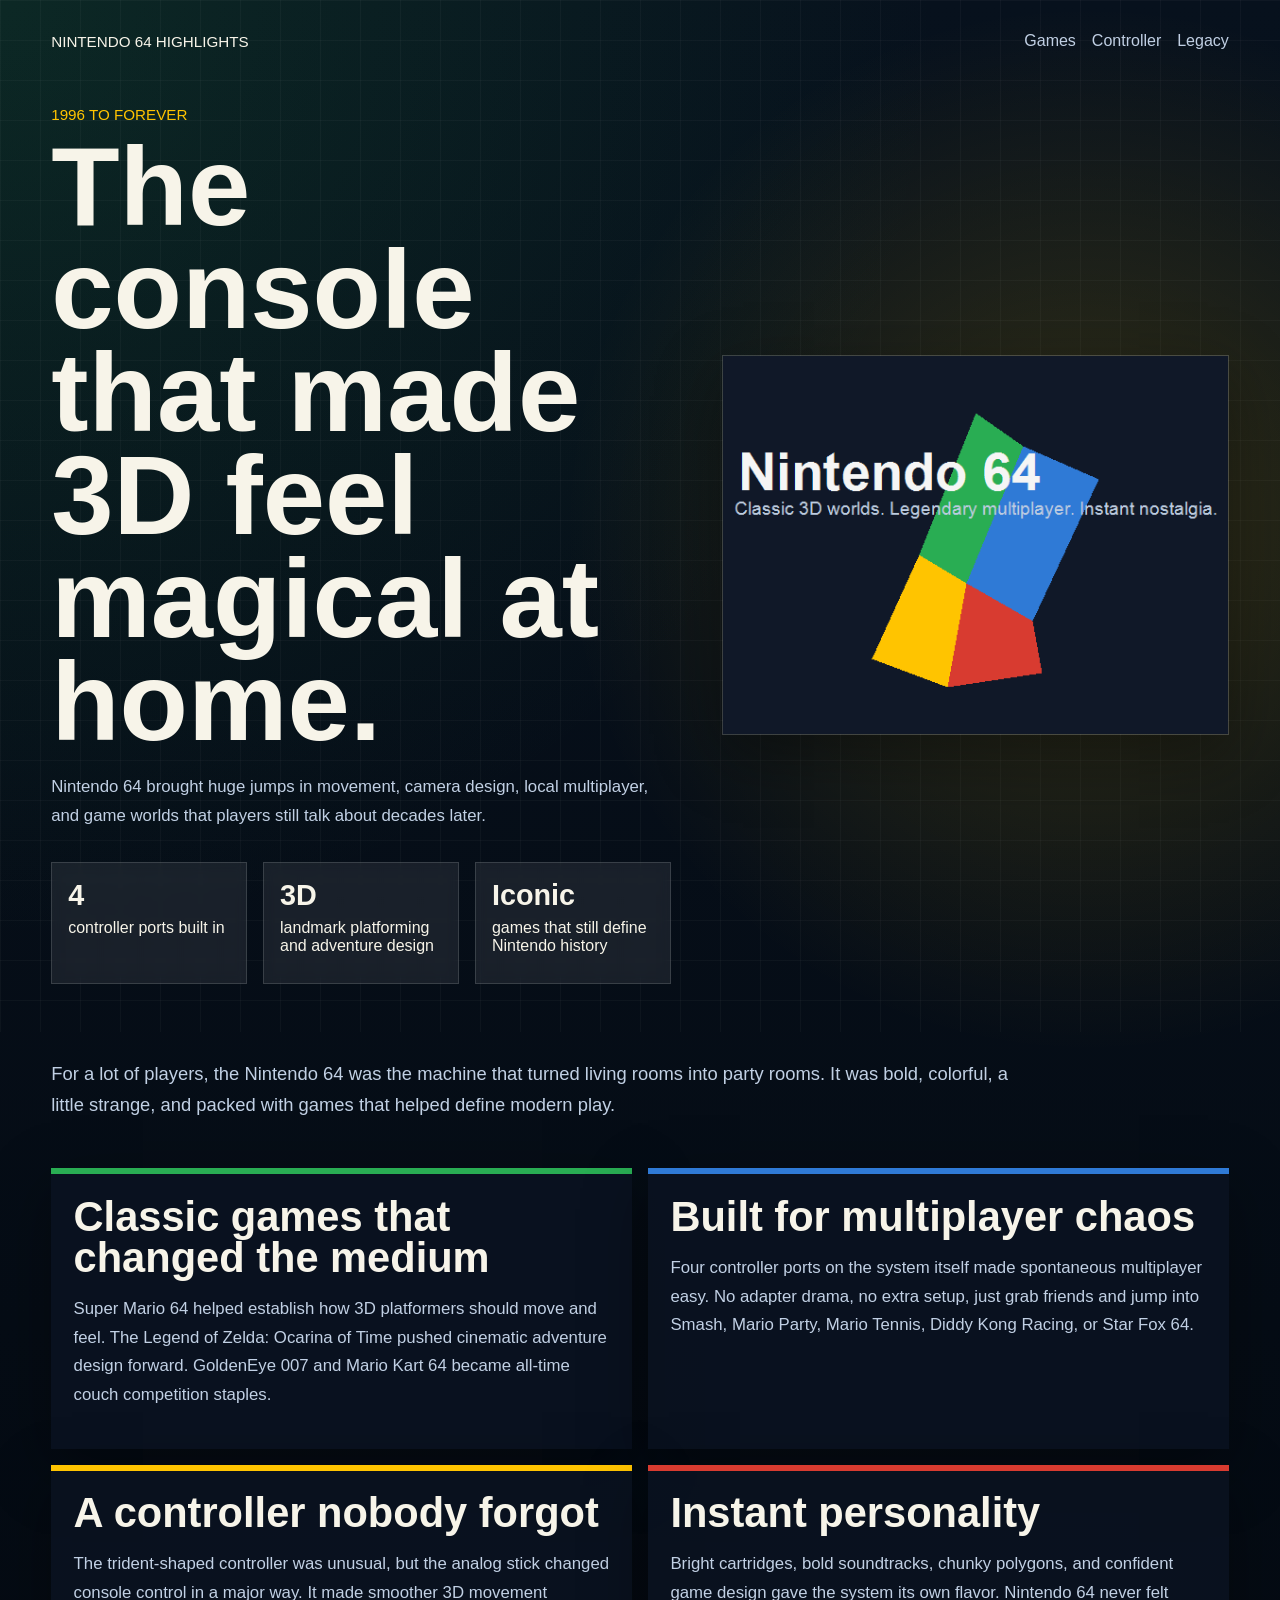
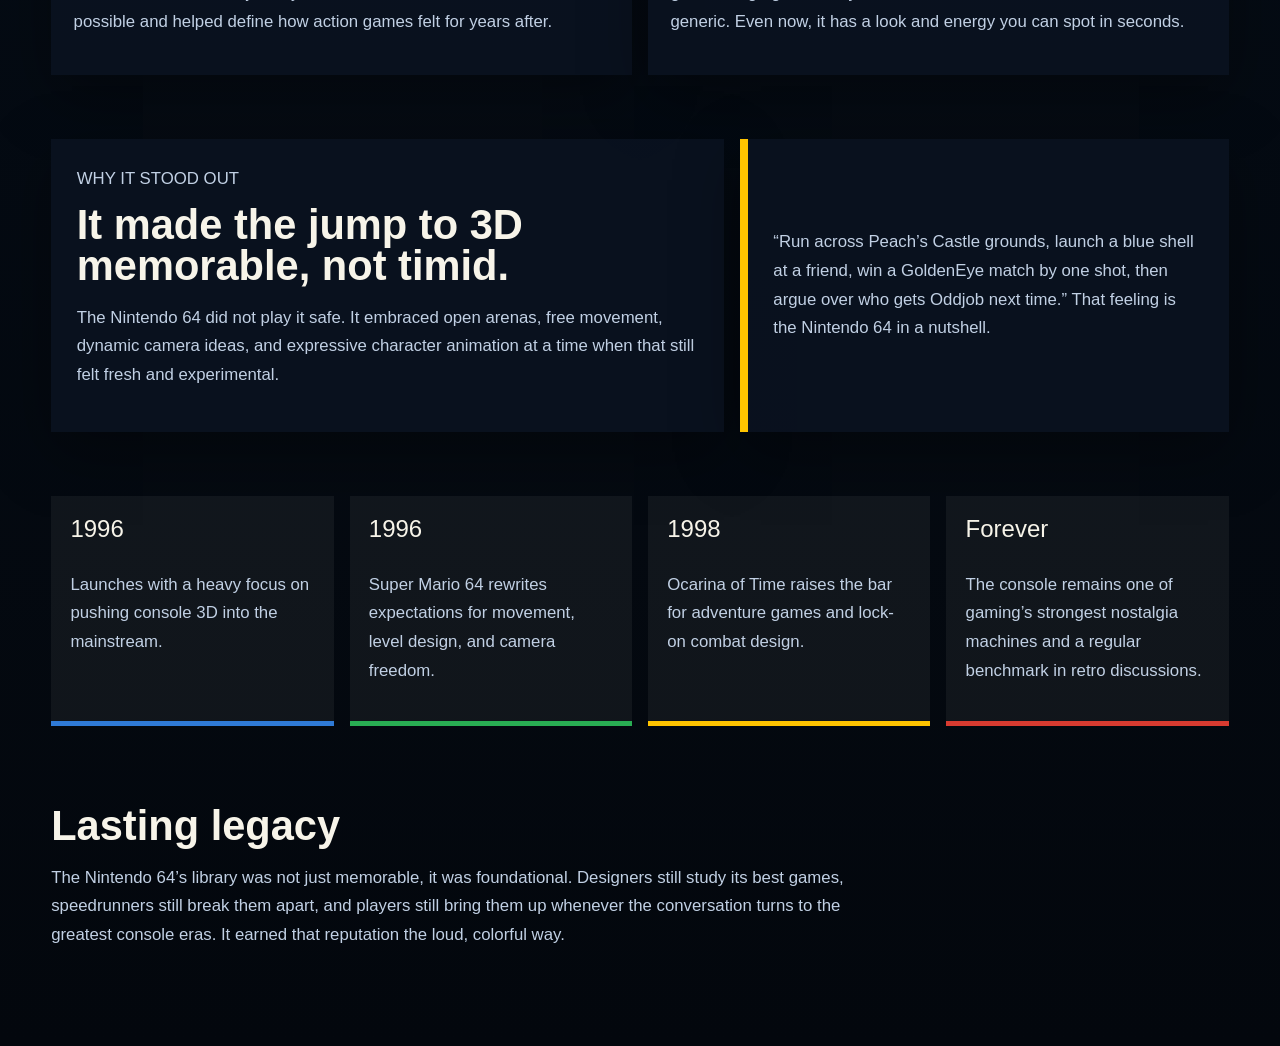
==== index.html @ a016efd0 "Add Nintendo 64 highlights website" ====
<!DOCTYPE html>
<html lang="en">
<head>
  <meta charset="UTF-8">
  <meta name="viewport" content="width=device-width, initial-scale=1.0">
  <title>Nintendo 64 Highlights</title>
  <link rel="stylesheet" href="styles.css">
</head>
<body>
  <header class="hero">
    <nav class="topbar">
      <span class="brand">Nintendo 64 Highlights</span>
      <div class="topbar-links">
        <a href="#games">Games</a>
        <a href="#controller">Controller</a>
        <a href="#legacy">Legacy</a>
      </div>
    </nav>

    <div class="hero-content">
      <div class="hero-copy">
        <p class="eyebrow">1996 to forever</p>
        <h1>The console that made 3D feel magical at home.</h1>
        <p class="lede">
          Nintendo 64 brought huge jumps in movement, camera design, local multiplayer,
          and game worlds that players still talk about decades later.
        </p>
        <div class="hero-stats">
          <div>
            <strong>4</strong>
            <span>controller ports built in</span>
          </div>
          <div>
            <strong>3D</strong>
            <span>landmark platforming and adventure design</span>
          </div>
          <div>
            <strong>Iconic</strong>
            <span>games that still define Nintendo history</span>
          </div>
        </div>
      </div>

      <figure class="hero-media">
        <img src="n64-hero.png" alt="Stylized Nintendo 64 inspired artwork">
      </figure>
    </div>
  </header>

  <main>
    <section class="intro-band">
      <p>
        For a lot of players, the Nintendo 64 was the machine that turned living rooms into party rooms.
        It was bold, colorful, a little strange, and packed with games that helped define modern play.
      </p>
    </section>

    <section class="feature-grid" id="games">
      <article>
        <h2>Classic games that changed the medium</h2>
        <p>
          Super Mario 64 helped establish how 3D platformers should move and feel.
          The Legend of Zelda: Ocarina of Time pushed cinematic adventure design forward.
          GoldenEye 007 and Mario Kart 64 became all-time couch competition staples.
        </p>
      </article>
      <article>
        <h2>Built for multiplayer chaos</h2>
        <p>
          Four controller ports on the system itself made spontaneous multiplayer easy.
          No adapter drama, no extra setup, just grab friends and jump into Smash, Mario Party,
          Mario Tennis, Diddy Kong Racing, or Star Fox 64.
        </p>
      </article>
      <article>
        <h2>A controller nobody forgot</h2>
        <p>
          The trident-shaped controller was unusual, but the analog stick changed console control in a major way.
          It made smoother 3D movement possible and helped define how action games felt for years after.
        </p>
      </article>
      <article>
        <h2>Instant personality</h2>
        <p>
          Bright cartridges, bold soundtracks, chunky polygons, and confident game design gave the system its own flavor.
          Nintendo 64 never felt generic. Even now, it has a look and energy you can spot in seconds.
        </p>
      </article>
    </section>

    <section class="spotlight" id="controller">
      <div class="spotlight-copy">
        <p class="eyebrow">Why it stood out</p>
        <h2>It made the jump to 3D memorable, not timid.</h2>
        <p>
          The Nintendo 64 did not play it safe. It embraced open arenas, free movement, dynamic camera ideas,
          and expressive character animation at a time when that still felt fresh and experimental.
        </p>
      </div>
      <div class="quote-panel">
        <p>
          “Run across Peach’s Castle grounds, launch a blue shell at a friend, win a GoldenEye match by one shot,
          then argue over who gets Oddjob next time.” That feeling is the Nintendo 64 in a nutshell.
        </p>
      </div>
    </section>

    <section class="timeline">
      <div class="timeline-item">
        <span class="year">1996</span>
        <p>Launches with a heavy focus on pushing console 3D into the mainstream.</p>
      </div>
      <div class="timeline-item">
        <span class="year">1996</span>
        <p>Super Mario 64 rewrites expectations for movement, level design, and camera freedom.</p>
      </div>
      <div class="timeline-item">
        <span class="year">1998</span>
        <p>Ocarina of Time raises the bar for adventure games and lock-on combat design.</p>
      </div>
      <div class="timeline-item">
        <span class="year">Forever</span>
        <p>The console remains one of gaming’s strongest nostalgia machines and a regular benchmark in retro discussions.</p>
      </div>
    </section>

    <section class="legacy-band" id="legacy">
      <h2>Lasting legacy</h2>
      <p>
        The Nintendo 64’s library was not just memorable, it was foundational. Designers still study its best games,
        speedrunners still break them apart, and players still bring them up whenever the conversation turns to the greatest
        console eras. It earned that reputation the loud, colorful way.
      </p>
    </section>
  </main>
</body>
</html>
---- styles.css ----
:root {
  --bg: #07111d;
  --bg-deep: #03070d;
  --panel: rgba(10, 19, 33, 0.82);
  --panel-soft: rgba(255, 255, 255, 0.08);
  --text: #f7f4e9;
  --muted: #c1d0e4;
  --green: #29ad53;
  --blue: #2f7ad6;
  --yellow: #ffc400;
  --red: #d83b30;
  --line: rgba(255, 255, 255, 0.14);
  --shadow: 0 20px 60px rgba(0, 0, 0, 0.35);
}

* {
  box-sizing: border-box;
}

html {
  scroll-behavior: smooth;
}

body {
  margin: 0;
  font-family: "Trebuchet MS", "Segoe UI", sans-serif;
  color: var(--text);
  background:
    radial-gradient(circle at top left, rgba(41, 173, 83, 0.15), transparent 32%),
    radial-gradient(circle at 85% 20%, rgba(255, 196, 0, 0.18), transparent 22%),
    linear-gradient(180deg, var(--bg) 0%, var(--bg-deep) 100%);
}

img {
  display: block;
  max-width: 100%;
}

a {
  color: inherit;
  text-decoration: none;
}

.hero,
.feature-grid,
.spotlight,
.timeline,
.legacy-band,
.intro-band {
  padding-inline: clamp(1.2rem, 4vw, 4rem);
}

.hero {
  min-height: 100vh;
  padding-top: 1.25rem;
  padding-bottom: 3rem;
  background:
    linear-gradient(rgba(255, 255, 255, 0.03) 1px, transparent 1px),
    linear-gradient(90deg, rgba(255, 255, 255, 0.03) 1px, transparent 1px);
  background-size: 40px 40px;
}

.topbar {
  display: flex;
  align-items: center;
  justify-content: space-between;
  gap: 1rem;
  padding: 0.75rem 0 1.5rem;
}

.brand,
h1,
h2,
.year,
.eyebrow {
  font-family: Impact, Haettenschweiler, "Arial Black", sans-serif;
}

.brand {
  letter-spacing: 0;
  text-transform: uppercase;
  font-size: 0.95rem;
}

.topbar-links {
  display: flex;
  flex-wrap: wrap;
  gap: 1rem;
  color: var(--muted);
}

.hero-content {
  display: grid;
  grid-template-columns: minmax(0, 1.1fr) minmax(280px, 0.9fr);
  align-items: center;
  gap: clamp(2rem, 4vw, 4rem);
  padding-top: 2rem;
}

.eyebrow {
  margin: 0 0 0.75rem;
  color: var(--yellow);
  text-transform: uppercase;
  font-size: 0.95rem;
}

h1 {
  margin: 0;
  max-width: 11ch;
  font-size: clamp(3.3rem, 9vw, 7rem);
  line-height: 0.92;
}

.lede,
.intro-band p,
.feature-grid p,
.spotlight p,
.legacy-band p,
.timeline p {
  color: var(--muted);
  font-size: 1.05rem;
  line-height: 1.7;
}

.lede {
  max-width: 40rem;
  margin: 1.25rem 0 0;
}

.hero-stats {
  display: grid;
  grid-template-columns: repeat(3, minmax(0, 1fr));
  gap: 1rem;
  margin-top: 2rem;
}

.hero-stats div {
  min-height: 122px;
  padding: 1rem;
  border: 1px solid var(--line);
  background: var(--panel-soft);
  backdrop-filter: blur(6px);
}

.hero-stats strong {
  display: block;
  margin-bottom: 0.4rem;
  font-size: 1.8rem;
}

.hero-media {
  margin: 0;
}

.hero-media img {
  width: 100%;
  aspect-ratio: 4 / 3;
  object-fit: cover;
  border: 1px solid rgba(255, 255, 255, 0.18);
  box-shadow: var(--shadow);
}

.intro-band {
  padding-top: 1.6rem;
  padding-bottom: 3rem;
}

.intro-band p {
  max-width: 60rem;
  margin: 0;
  font-size: 1.15rem;
}

.feature-grid {
  display: grid;
  grid-template-columns: repeat(2, minmax(0, 1fr));
  gap: 1rem;
  padding-bottom: 4rem;
}

.feature-grid article {
  padding: 1.4rem;
  border-top: 6px solid transparent;
  background: var(--panel);
  box-shadow: var(--shadow);
}

.feature-grid article:nth-child(1) {
  border-color: var(--green);
}

.feature-grid article:nth-child(2) {
  border-color: var(--blue);
}

.feature-grid article:nth-child(3) {
  border-color: var(--yellow);
}

.feature-grid article:nth-child(4) {
  border-color: var(--red);
}

h2 {
  margin: 0 0 0.8rem;
  font-size: clamp(1.8rem, 4vw, 2.6rem);
  line-height: 0.98;
}

.spotlight {
  display: grid;
  grid-template-columns: minmax(0, 1.1fr) minmax(280px, 0.8fr);
  gap: 1rem;
  padding-bottom: 4rem;
}

.spotlight-copy,
.quote-panel {
  padding: 1.6rem;
  background: var(--panel);
  box-shadow: var(--shadow);
}

.quote-panel {
  display: flex;
  align-items: center;
  border-left: 8px solid var(--yellow);
}

.timeline {
  display: grid;
  grid-template-columns: repeat(4, minmax(0, 1fr));
  gap: 1rem;
  padding-bottom: 4rem;
}

.timeline-item {
  padding: 1.2rem;
  background: rgba(255, 255, 255, 0.05);
  border-bottom: 5px solid var(--blue);
}

.timeline-item:nth-child(2) {
  border-color: var(--green);
}

.timeline-item:nth-child(3) {
  border-color: var(--yellow);
}

.timeline-item:nth-child(4) {
  border-color: var(--red);
}

.year {
  display: inline-block;
  margin-bottom: 0.7rem;
  font-size: 1.5rem;
}

.legacy-band {
  padding-top: 1rem;
  padding-bottom: 5rem;
}

.legacy-band p,
.legacy-band h2 {
  max-width: 52rem;
}

@media (max-width: 900px) {
  .hero {
    min-height: auto;
  }

  .hero-content,
  .spotlight,
  .feature-grid,
  .timeline,
  .hero-stats {
    grid-template-columns: 1fr;
  }

  h1 {
    max-width: 9ch;
  }
}

@media (max-width: 640px) {
  .topbar {
    align-items: flex-start;
    flex-direction: column;
  }

  .topbar-links {
    gap: 0.75rem;
  }

  h1 {
    font-size: clamp(2.6rem, 15vw, 4rem);
  }

  h2 {
    font-size: clamp(1.6rem, 10vw, 2.2rem);
  }

  .lede,
  .intro-band p,
  .feature-grid p,
  .spotlight p,
  .legacy-band p,
  .timeline p {
    font-size: 1rem;
  }
}
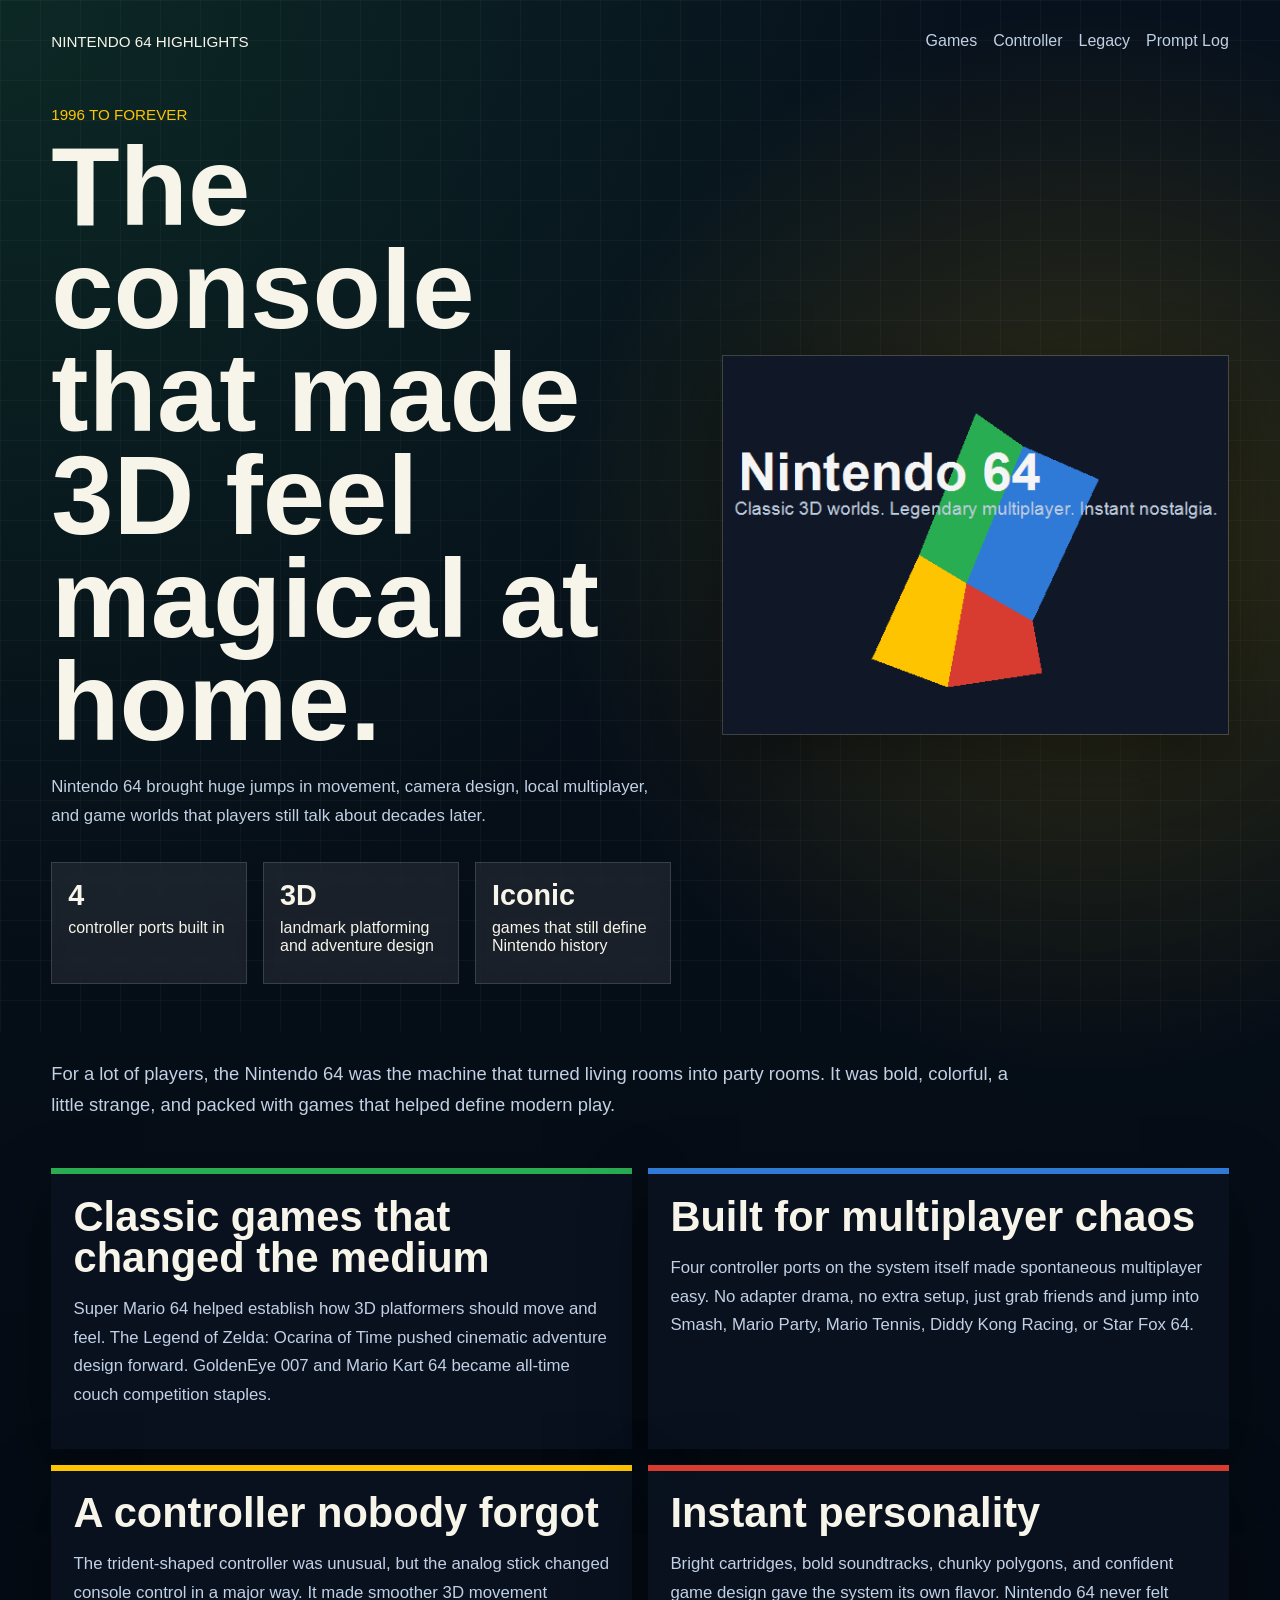
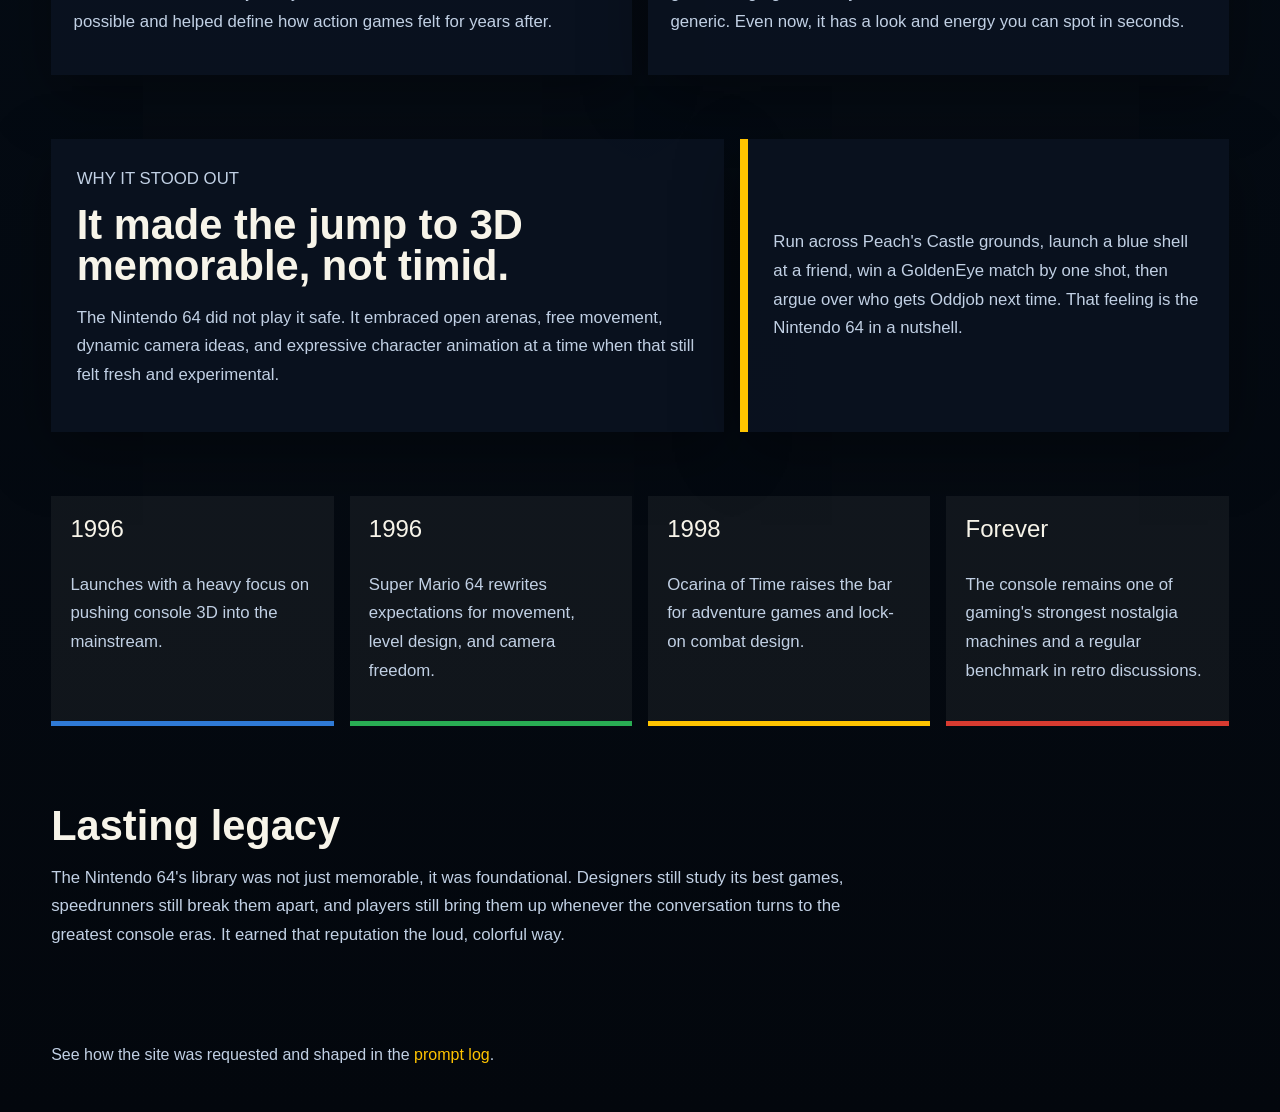
==== commit 2c6e8f1c: "Add prompt log page" ====
--- a/index.html
+++ b/index.html
@@ -14,6 +14,7 @@
         <a href="#games">Games</a>
         <a href="#controller">Controller</a>
         <a href="#legacy">Legacy</a>
+        <a href="prompts.html">Prompt Log</a>
       </div>
     </nav>
 
@@ -99,8 +100,8 @@
       </div>
       <div class="quote-panel">
         <p>
-          “Run across Peach’s Castle grounds, launch a blue shell at a friend, win a GoldenEye match by one shot,
-          then argue over who gets Oddjob next time.” That feeling is the Nintendo 64 in a nutshell.
+          Run across Peach's Castle grounds, launch a blue shell at a friend, win a GoldenEye match by one shot,
+          then argue over who gets Oddjob next time. That feeling is the Nintendo 64 in a nutshell.
         </p>
       </div>
     </section>
@@ -120,18 +121,22 @@
       </div>
       <div class="timeline-item">
         <span class="year">Forever</span>
-        <p>The console remains one of gaming’s strongest nostalgia machines and a regular benchmark in retro discussions.</p>
+        <p>The console remains one of gaming's strongest nostalgia machines and a regular benchmark in retro discussions.</p>
       </div>
     </section>
 
     <section class="legacy-band" id="legacy">
       <h2>Lasting legacy</h2>
       <p>
-        The Nintendo 64’s library was not just memorable, it was foundational. Designers still study its best games,
+        The Nintendo 64's library was not just memorable, it was foundational. Designers still study its best games,
         speedrunners still break them apart, and players still bring them up whenever the conversation turns to the greatest
         console eras. It earned that reputation the loud, colorful way.
       </p>
     </section>
   </main>
+
+  <footer class="site-footer">
+    <p>See how the site was requested and shaped in the <a href="prompts.html">prompt log</a>.</p>
+  </footer>
 </body>
 </html>
--- a/styles.css
+++ b/styles.css
@@ -268,6 +268,101 @@
   max-width: 52rem;
 }
 
+.site-footer,
+.subpage-header,
+.prompt-layout {
+  padding-inline: clamp(1.2rem, 4vw, 4rem);
+}
+
+.site-footer {
+  padding-bottom: 3rem;
+}
+
+.site-footer p {
+  margin: 0;
+  color: var(--muted);
+}
+
+.site-footer a {
+  color: var(--yellow);
+}
+
+.subpage-body {
+  min-height: 100vh;
+}
+
+.subpage-header {
+  padding-top: 1.25rem;
+  padding-bottom: 2rem;
+  background:
+    linear-gradient(rgba(255, 255, 255, 0.03) 1px, transparent 1px),
+    linear-gradient(90deg, rgba(255, 255, 255, 0.03) 1px, transparent 1px);
+  background-size: 40px 40px;
+}
+
+.subpage-hero {
+  max-width: 48rem;
+  padding: 3rem 0 1rem;
+}
+
+.prompt-layout {
+  display: grid;
+  gap: 1rem;
+  padding-bottom: 4rem;
+}
+
+.prompt-card,
+.prompt-note {
+  padding: 1.4rem;
+  background: var(--panel);
+  box-shadow: var(--shadow);
+}
+
+.prompt-card {
+  border-left: 8px solid var(--blue);
+}
+
+.prompt-card:nth-of-type(2) {
+  border-left-color: var(--green);
+}
+
+.prompt-card:nth-of-type(3) {
+  border-left-color: var(--yellow);
+}
+
+.prompt-card:nth-of-type(4) {
+  border-left-color: var(--red);
+}
+
+.prompt-card:nth-of-type(5) {
+  border-left-color: var(--green);
+}
+
+.prompt-card:nth-of-type(6) {
+  border-left-color: var(--yellow);
+}
+
+.prompt-tag {
+  display: inline-block;
+  margin-bottom: 0.8rem;
+  color: var(--yellow);
+  font-family: Impact, Haettenschweiler, "Arial Black", sans-serif;
+  text-transform: uppercase;
+  font-size: 0.9rem;
+}
+
+.prompt-card p,
+.prompt-note p {
+  margin: 0;
+  color: var(--muted);
+  font-size: 1.05rem;
+  line-height: 1.7;
+}
+
+.prompt-note {
+  border-top: 6px solid var(--red);
+}
+
 @media (max-width: 900px) {
   .hero {
     min-height: auto;
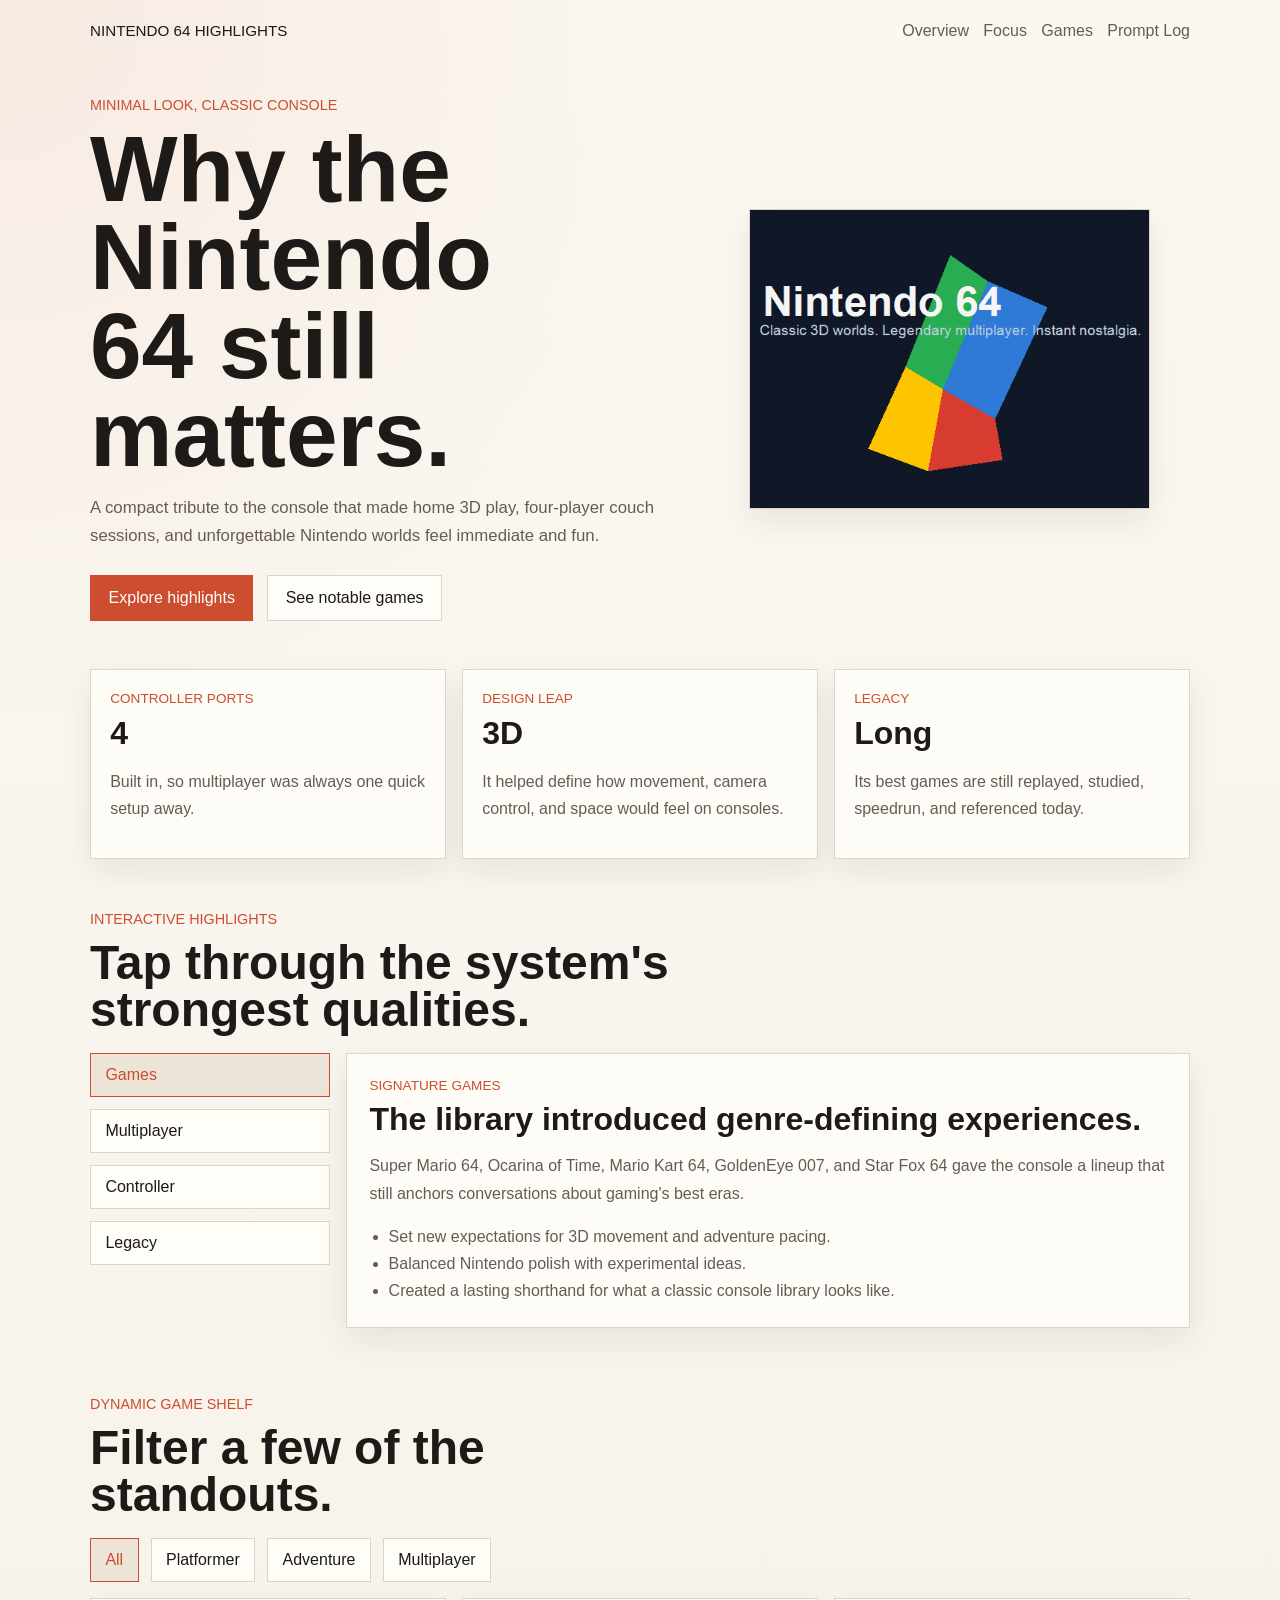
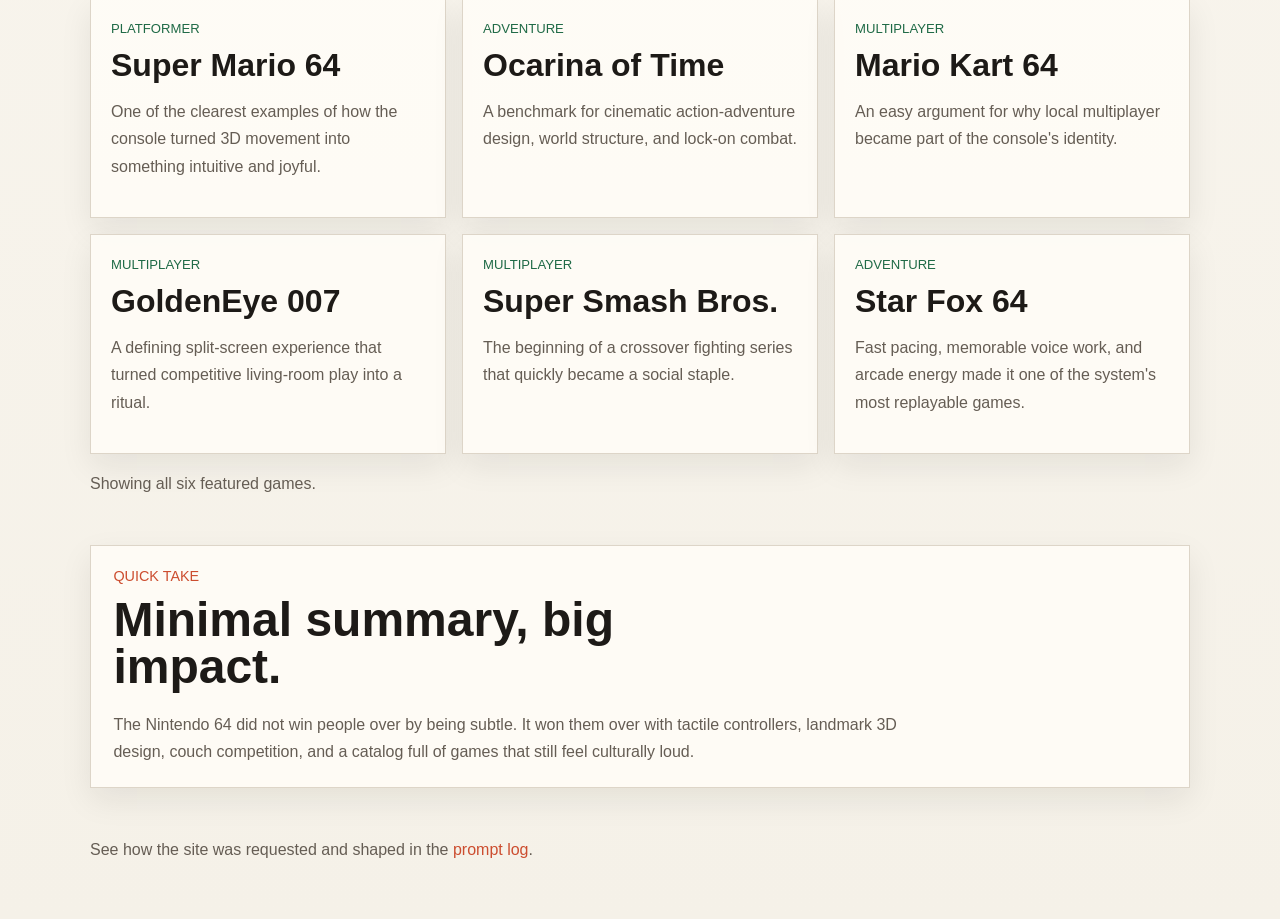
==== commit 639c1a94: "Refresh site for mobile and add interactive features" ====
--- a/index.html
+++ b/index.html
@@ -7,130 +7,143 @@
   <link rel="stylesheet" href="styles.css">
 </head>
 <body>
-  <header class="hero">
+  <header class="site-shell">
     <nav class="topbar">
-      <span class="brand">Nintendo 64 Highlights</span>
+      <a class="brand" href="index.html">Nintendo 64 Highlights</a>
       <div class="topbar-links">
+        <a href="#overview">Overview</a>
+        <a href="#focus">Focus</a>
         <a href="#games">Games</a>
-        <a href="#controller">Controller</a>
-        <a href="#legacy">Legacy</a>
         <a href="prompts.html">Prompt Log</a>
       </div>
     </nav>
 
-    <div class="hero-content">
+    <section class="hero">
       <div class="hero-copy">
-        <p class="eyebrow">1996 to forever</p>
-        <h1>The console that made 3D feel magical at home.</h1>
+        <p class="eyebrow">Minimal look, classic console</p>
+        <h1>Why the Nintendo 64 still matters.</h1>
         <p class="lede">
-          Nintendo 64 brought huge jumps in movement, camera design, local multiplayer,
-          and game worlds that players still talk about decades later.
+          A compact tribute to the console that made home 3D play, four-player couch sessions,
+          and unforgettable Nintendo worlds feel immediate and fun.
         </p>
-        <div class="hero-stats">
-          <div>
-            <strong>4</strong>
-            <span>controller ports built in</span>
-          </div>
-          <div>
-            <strong>3D</strong>
-            <span>landmark platforming and adventure design</span>
-          </div>
-          <div>
-            <strong>Iconic</strong>
-            <span>games that still define Nintendo history</span>
-          </div>
+        <div class="hero-actions">
+          <a class="button-primary" href="#focus">Explore highlights</a>
+          <a class="button-secondary" href="#games">See notable games</a>
         </div>
       </div>
 
       <figure class="hero-media">
         <img src="n64-hero.png" alt="Stylized Nintendo 64 inspired artwork">
       </figure>
-    </div>
+    </section>
   </header>
 
-  <main>
-    <section class="intro-band">
-      <p>
-        For a lot of players, the Nintendo 64 was the machine that turned living rooms into party rooms.
-        It was bold, colorful, a little strange, and packed with games that helped define modern play.
-      </p>
-    </section>
-
-    <section class="feature-grid" id="games">
-      <article>
-        <h2>Classic games that changed the medium</h2>
-        <p>
-          Super Mario 64 helped establish how 3D platformers should move and feel.
-          The Legend of Zelda: Ocarina of Time pushed cinematic adventure design forward.
-          GoldenEye 007 and Mario Kart 64 became all-time couch competition staples.
-        </p>
+  <main class="site-shell">
+    <section class="overview-grid" id="overview">
+      <article class="metric-card">
+        <span class="metric-label">Controller ports</span>
+        <strong class="metric-value">4</strong>
+        <p>Built in, so multiplayer was always one quick setup away.</p>
       </article>
-      <article>
-        <h2>Built for multiplayer chaos</h2>
-        <p>
-          Four controller ports on the system itself made spontaneous multiplayer easy.
-          No adapter drama, no extra setup, just grab friends and jump into Smash, Mario Party,
-          Mario Tennis, Diddy Kong Racing, or Star Fox 64.
-        </p>
+      <article class="metric-card">
+        <span class="metric-label">Design leap</span>
+        <strong class="metric-value">3D</strong>
+        <p>It helped define how movement, camera control, and space would feel on consoles.</p>
       </article>
-      <article>
-        <h2>A controller nobody forgot</h2>
-        <p>
-          The trident-shaped controller was unusual, but the analog stick changed console control in a major way.
-          It made smoother 3D movement possible and helped define how action games felt for years after.
-        </p>
-      </article>
-      <article>
-        <h2>Instant personality</h2>
-        <p>
-          Bright cartridges, bold soundtracks, chunky polygons, and confident game design gave the system its own flavor.
-          Nintendo 64 never felt generic. Even now, it has a look and energy you can spot in seconds.
-        </p>
+      <article class="metric-card">
+        <span class="metric-label">Legacy</span>
+        <strong class="metric-value">Long</strong>
+        <p>Its best games are still replayed, studied, speedrun, and referenced today.</p>
       </article>
     </section>
 
-    <section class="spotlight" id="controller">
-      <div class="spotlight-copy">
-        <p class="eyebrow">Why it stood out</p>
-        <h2>It made the jump to 3D memorable, not timid.</h2>
-        <p>
-          The Nintendo 64 did not play it safe. It embraced open arenas, free movement, dynamic camera ideas,
-          and expressive character animation at a time when that still felt fresh and experimental.
-        </p>
+    <section class="section-block interactive-block" id="focus">
+      <div class="section-heading">
+        <p class="eyebrow">Interactive highlights</p>
+        <h2>Tap through the system's strongest qualities.</h2>
       </div>
-      <div class="quote-panel">
-        <p>
-          Run across Peach's Castle grounds, launch a blue shell at a friend, win a GoldenEye match by one shot,
-          then argue over who gets Oddjob next time. That feeling is the Nintendo 64 in a nutshell.
-        </p>
+
+      <div class="focus-layout">
+        <div class="chip-row" role="tablist" aria-label="Nintendo 64 highlight categories">
+          <button class="chip is-active" type="button" role="tab" aria-selected="true" data-focus="games">Games</button>
+          <button class="chip" type="button" role="tab" aria-selected="false" data-focus="multiplayer">Multiplayer</button>
+          <button class="chip" type="button" role="tab" aria-selected="false" data-focus="controller">Controller</button>
+          <button class="chip" type="button" role="tab" aria-selected="false" data-focus="legacy">Legacy</button>
+        </div>
+
+        <article class="focus-panel" aria-live="polite">
+          <span class="panel-kicker" id="focus-kicker">Signature games</span>
+          <h3 id="focus-title">The library introduced genre-defining experiences.</h3>
+          <p id="focus-copy">
+            Super Mario 64, Ocarina of Time, Mario Kart 64, GoldenEye 007, and Star Fox 64
+            gave the console a lineup that still anchors conversations about gaming's best eras.
+          </p>
+          <ul class="focus-points" id="focus-points">
+            <li>Set new expectations for 3D movement and adventure pacing.</li>
+            <li>Balanced Nintendo polish with experimental ideas.</li>
+            <li>Created a lasting shorthand for what a classic console library looks like.</li>
+          </ul>
+        </article>
       </div>
     </section>
 
-    <section class="timeline">
-      <div class="timeline-item">
-        <span class="year">1996</span>
-        <p>Launches with a heavy focus on pushing console 3D into the mainstream.</p>
+    <section class="section-block" id="games">
+      <div class="section-heading">
+        <p class="eyebrow">Dynamic game shelf</p>
+        <h2>Filter a few of the standouts.</h2>
       </div>
-      <div class="timeline-item">
-        <span class="year">1996</span>
-        <p>Super Mario 64 rewrites expectations for movement, level design, and camera freedom.</p>
+
+      <div class="chip-row" role="toolbar" aria-label="Game genre filters">
+        <button class="chip is-active" type="button" data-filter="all">All</button>
+        <button class="chip" type="button" data-filter="platformer">Platformer</button>
+        <button class="chip" type="button" data-filter="adventure">Adventure</button>
+        <button class="chip" type="button" data-filter="multiplayer">Multiplayer</button>
       </div>
-      <div class="timeline-item">
-        <span class="year">1998</span>
-        <p>Ocarina of Time raises the bar for adventure games and lock-on combat design.</p>
+
+      <div class="game-grid">
+        <article class="game-card" data-genre="platformer">
+          <span class="game-tag">Platformer</span>
+          <h3>Super Mario 64</h3>
+          <p>One of the clearest examples of how the console turned 3D movement into something intuitive and joyful.</p>
+        </article>
+        <article class="game-card" data-genre="adventure">
+          <span class="game-tag">Adventure</span>
+          <h3>Ocarina of Time</h3>
+          <p>A benchmark for cinematic action-adventure design, world structure, and lock-on combat.</p>
+        </article>
+        <article class="game-card" data-genre="multiplayer">
+          <span class="game-tag">Multiplayer</span>
+          <h3>Mario Kart 64</h3>
+          <p>An easy argument for why local multiplayer became part of the console's identity.</p>
+        </article>
+        <article class="game-card" data-genre="multiplayer">
+          <span class="game-tag">Multiplayer</span>
+          <h3>GoldenEye 007</h3>
+          <p>A defining split-screen experience that turned competitive living-room play into a ritual.</p>
+        </article>
+        <article class="game-card" data-genre="multiplayer">
+          <span class="game-tag">Multiplayer</span>
+          <h3>Super Smash Bros.</h3>
+          <p>The beginning of a crossover fighting series that quickly became a social staple.</p>
+        </article>
+        <article class="game-card" data-genre="adventure">
+          <span class="game-tag">Adventure</span>
+          <h3>Star Fox 64</h3>
+          <p>Fast pacing, memorable voice work, and arcade energy made it one of the system's most replayable games.</p>
+        </article>
       </div>
-      <div class="timeline-item">
-        <span class="year">Forever</span>
-        <p>The console remains one of gaming's strongest nostalgia machines and a regular benchmark in retro discussions.</p>
-      </div>
+
+      <p class="filter-summary" id="filter-summary">Showing all six featured games.</p>
     </section>
 
-    <section class="legacy-band" id="legacy">
-      <h2>Lasting legacy</h2>
-      <p>
-        The Nintendo 64's library was not just memorable, it was foundational. Designers still study its best games,
-        speedrunners still break them apart, and players still bring them up whenever the conversation turns to the greatest
-        console eras. It earned that reputation the loud, colorful way.
+    <section class="section-block legacy-strip">
+      <div class="section-heading">
+        <p class="eyebrow">Quick take</p>
+        <h2>Minimal summary, big impact.</h2>
+      </div>
+      <p class="legacy-copy">
+        The Nintendo 64 did not win people over by being subtle. It won them over with tactile controllers,
+        landmark 3D design, couch competition, and a catalog full of games that still feel culturally loud.
       </p>
     </section>
   </main>
@@ -138,5 +151,7 @@
   <footer class="site-footer">
     <p>See how the site was requested and shaped in the <a href="prompts.html">prompt log</a>.</p>
   </footer>
+
+  <script src="script.js"></script>
 </body>
 </html>
--- a/styles.css
+++ b/styles.css
@@ -1,16 +1,14 @@
 :root {
-  --bg: #07111d;
-  --bg-deep: #03070d;
-  --panel: rgba(10, 19, 33, 0.82);
-  --panel-soft: rgba(255, 255, 255, 0.08);
-  --text: #f7f4e9;
-  --muted: #c1d0e4;
-  --green: #29ad53;
-  --blue: #2f7ad6;
-  --yellow: #ffc400;
-  --red: #d83b30;
-  --line: rgba(255, 255, 255, 0.14);
-  --shadow: 0 20px 60px rgba(0, 0, 0, 0.35);
+  --bg: #f5f1e8;
+  --surface: #fffdf8;
+  --surface-strong: #f0ebe1;
+  --text: #1d1a17;
+  --muted: #655d54;
+  --line: #ddd5c8;
+  --accent: #cc4d2f;
+  --accent-strong: #1f6a46;
+  --accent-soft: #ece4d7;
+  --shadow: 0 12px 30px rgba(29, 26, 23, 0.08);
 }
 
 * {
@@ -23,12 +21,11 @@
 
 body {
   margin: 0;
+  color: var(--text);
   font-family: "Trebuchet MS", "Segoe UI", sans-serif;
-  color: var(--text);
   background:
-    radial-gradient(circle at top left, rgba(41, 173, 83, 0.15), transparent 32%),
-    radial-gradient(circle at 85% 20%, rgba(255, 196, 0, 0.18), transparent 22%),
-    linear-gradient(180deg, var(--bg) 0%, var(--bg-deep) 100%);
+    radial-gradient(circle at top left, rgba(204, 77, 47, 0.08), transparent 26%),
+    linear-gradient(180deg, #fbf8f2 0%, var(--bg) 100%);
 }
 
 img {
@@ -41,23 +38,15 @@
   text-decoration: none;
 }
 
-.hero,
-.feature-grid,
-.spotlight,
-.timeline,
-.legacy-band,
-.intro-band {
-  padding-inline: clamp(1.2rem, 4vw, 4rem);
-}
-
-.hero {
-  min-height: 100vh;
-  padding-top: 1.25rem;
-  padding-bottom: 3rem;
-  background:
-    linear-gradient(rgba(255, 255, 255, 0.03) 1px, transparent 1px),
-    linear-gradient(90deg, rgba(255, 255, 255, 0.03) 1px, transparent 1px);
-  background-size: 40px 40px;
+button,
+input {
+  font: inherit;
+}
+
+.site-shell,
+.site-footer {
+  width: min(1100px, calc(100% - 2rem));
+  margin: 0 auto;
 }
 
 .topbar {
@@ -65,346 +54,371 @@
   align-items: center;
   justify-content: space-between;
   gap: 1rem;
-  padding: 0.75rem 0 1.5rem;
+  padding: 1rem 0 1.25rem;
 }
 
 .brand,
+.eyebrow,
 h1,
 h2,
-.year,
-.eyebrow {
+h3,
+.metric-value,
+.game-tag,
+.panel-kicker,
+.prompt-tag {
   font-family: Impact, Haettenschweiler, "Arial Black", sans-serif;
+  letter-spacing: 0;
 }
 
 .brand {
-  letter-spacing: 0;
+  font-size: 0.95rem;
   text-transform: uppercase;
-  font-size: 0.95rem;
 }
 
 .topbar-links {
   display: flex;
   flex-wrap: wrap;
-  gap: 1rem;
+  gap: 0.9rem;
   color: var(--muted);
 }
 
-.hero-content {
+.topbar-links a {
+  padding: 0.35rem 0;
+}
+
+.hero {
   display: grid;
-  grid-template-columns: minmax(0, 1.1fr) minmax(280px, 0.9fr);
+  grid-template-columns: minmax(0, 1.1fr) minmax(260px, 0.9fr);
+  gap: 2rem;
   align-items: center;
-  gap: clamp(2rem, 4vw, 4rem);
-  padding-top: 2rem;
+  padding: 2rem 0 3rem;
 }
 
 .eyebrow {
   margin: 0 0 0.75rem;
-  color: var(--yellow);
+  color: var(--accent);
+  font-size: 0.9rem;
   text-transform: uppercase;
-  font-size: 0.95rem;
 }
 
 h1 {
   margin: 0;
-  max-width: 11ch;
-  font-size: clamp(3.3rem, 9vw, 7rem);
-  line-height: 0.92;
+  max-width: 9ch;
+  font-size: clamp(2.8rem, 8vw, 5.8rem);
+  line-height: 0.95;
+}
+
+h2 {
+  margin: 0;
+  font-size: clamp(1.9rem, 4vw, 3rem);
+  line-height: 0.98;
+}
+
+h3 {
+  margin: 0 0 0.75rem;
+  font-size: clamp(1.35rem, 3vw, 2rem);
+  line-height: 1.05;
 }
 
 .lede,
-.intro-band p,
-.feature-grid p,
-.spotlight p,
-.legacy-band p,
-.timeline p {
+.metric-card p,
+.focus-panel p,
+.focus-points,
+.game-card p,
+.legacy-copy,
+.site-footer p,
+.filter-summary,
+.prompt-card p,
+.prompt-note p {
   color: var(--muted);
+  line-height: 1.7;
+}
+
+.lede {
+  max-width: 38rem;
+  margin: 1rem 0 0;
   font-size: 1.05rem;
-  line-height: 1.7;
-}
-
-.lede {
-  max-width: 40rem;
-  margin: 1.25rem 0 0;
-}
-
-.hero-stats {
-  display: grid;
-  grid-template-columns: repeat(3, minmax(0, 1fr));
-  gap: 1rem;
-  margin-top: 2rem;
-}
-
-.hero-stats div {
-  min-height: 122px;
-  padding: 1rem;
+}
+
+.hero-actions {
+  display: flex;
+  flex-wrap: wrap;
+  gap: 0.85rem;
+  margin-top: 1.5rem;
+}
+
+.button-primary,
+.button-secondary {
+  display: inline-flex;
+  align-items: center;
+  justify-content: center;
+  min-height: 44px;
+  padding: 0.8rem 1.1rem;
   border: 1px solid var(--line);
-  background: var(--panel-soft);
-  backdrop-filter: blur(6px);
-}
-
-.hero-stats strong {
-  display: block;
-  margin-bottom: 0.4rem;
-  font-size: 1.8rem;
-}
-
-.hero-media {
-  margin: 0;
+  background: var(--surface);
+}
+
+.button-primary {
+  color: #fff;
+  border-color: var(--accent);
+  background: var(--accent);
 }
 
 .hero-media img {
   width: 100%;
   aspect-ratio: 4 / 3;
   object-fit: cover;
-  border: 1px solid rgba(255, 255, 255, 0.18);
+  border: 1px solid var(--line);
+  background: var(--surface);
   box-shadow: var(--shadow);
 }
 
-.intro-band {
-  padding-top: 1.6rem;
-  padding-bottom: 3rem;
-}
-
-.intro-band p {
-  max-width: 60rem;
-  margin: 0;
-  font-size: 1.15rem;
-}
-
-.feature-grid {
-  display: grid;
-  grid-template-columns: repeat(2, minmax(0, 1fr));
-  gap: 1rem;
-  padding-bottom: 4rem;
-}
-
-.feature-grid article {
-  padding: 1.4rem;
-  border-top: 6px solid transparent;
-  background: var(--panel);
-  box-shadow: var(--shadow);
-}
-
-.feature-grid article:nth-child(1) {
-  border-color: var(--green);
-}
-
-.feature-grid article:nth-child(2) {
-  border-color: var(--blue);
-}
-
-.feature-grid article:nth-child(3) {
-  border-color: var(--yellow);
-}
-
-.feature-grid article:nth-child(4) {
-  border-color: var(--red);
-}
-
-h2 {
-  margin: 0 0 0.8rem;
-  font-size: clamp(1.8rem, 4vw, 2.6rem);
-  line-height: 0.98;
-}
-
-.spotlight {
-  display: grid;
-  grid-template-columns: minmax(0, 1.1fr) minmax(280px, 0.8fr);
-  gap: 1rem;
-  padding-bottom: 4rem;
-}
-
-.spotlight-copy,
-.quote-panel {
-  padding: 1.6rem;
-  background: var(--panel);
-  box-shadow: var(--shadow);
-}
-
-.quote-panel {
-  display: flex;
-  align-items: center;
-  border-left: 8px solid var(--yellow);
-}
-
-.timeline {
-  display: grid;
-  grid-template-columns: repeat(4, minmax(0, 1fr));
-  gap: 1rem;
-  padding-bottom: 4rem;
-}
-
-.timeline-item {
-  padding: 1.2rem;
-  background: rgba(255, 255, 255, 0.05);
-  border-bottom: 5px solid var(--blue);
-}
-
-.timeline-item:nth-child(2) {
-  border-color: var(--green);
-}
-
-.timeline-item:nth-child(3) {
-  border-color: var(--yellow);
-}
-
-.timeline-item:nth-child(4) {
-  border-color: var(--red);
-}
-
-.year {
-  display: inline-block;
-  margin-bottom: 0.7rem;
-  font-size: 1.5rem;
-}
-
-.legacy-band {
-  padding-top: 1rem;
-  padding-bottom: 5rem;
-}
-
-.legacy-band p,
-.legacy-band h2 {
-  max-width: 52rem;
-}
-
-.site-footer,
-.subpage-header,
-.prompt-layout {
-  padding-inline: clamp(1.2rem, 4vw, 4rem);
-}
-
-.site-footer {
-  padding-bottom: 3rem;
-}
-
-.site-footer p {
-  margin: 0;
-  color: var(--muted);
-}
-
-.site-footer a {
-  color: var(--yellow);
-}
-
-.subpage-body {
-  min-height: 100vh;
-}
-
-.subpage-header {
-  padding-top: 1.25rem;
-  padding-bottom: 2rem;
-  background:
-    linear-gradient(rgba(255, 255, 255, 0.03) 1px, transparent 1px),
-    linear-gradient(90deg, rgba(255, 255, 255, 0.03) 1px, transparent 1px);
-  background-size: 40px 40px;
-}
-
-.subpage-hero {
-  max-width: 48rem;
-  padding: 3rem 0 1rem;
-}
-
-.prompt-layout {
+.overview-grid,
+.game-grid {
   display: grid;
   gap: 1rem;
-  padding-bottom: 4rem;
+}
+
+.overview-grid {
+  grid-template-columns: repeat(3, minmax(0, 1fr));
+  margin-bottom: 1.25rem;
+}
+
+.metric-card,
+.focus-panel,
+.game-card,
+.prompt-card,
+.prompt-note,
+.legacy-strip {
+  border: 1px solid var(--line);
+  background: rgba(255, 253, 248, 0.88);
+  box-shadow: var(--shadow);
+}
+
+.metric-card {
+  min-height: 172px;
+  padding: 1.2rem;
+}
+
+.metric-label,
+.panel-kicker {
+  display: inline-block;
+  margin-bottom: 0.6rem;
+  color: var(--accent);
+  font-size: 0.85rem;
+  text-transform: uppercase;
+}
+
+.metric-value {
+  display: block;
+  margin-bottom: 0.45rem;
+  font-size: 2rem;
+}
+
+.section-block {
+  padding: 1.25rem 0 3rem;
+}
+
+.section-heading {
+  max-width: 40rem;
+  margin-bottom: 1.25rem;
+}
+
+.interactive-block {
+  padding-top: 2rem;
+}
+
+.focus-layout {
+  display: grid;
+  grid-template-columns: minmax(220px, 240px) minmax(0, 1fr);
+  gap: 1rem;
+  align-items: start;
+}
+
+.chip-row {
+  display: flex;
+  flex-wrap: wrap;
+  gap: 0.75rem;
+}
+
+.focus-layout .chip-row {
+  flex-direction: column;
+}
+
+.chip {
+  min-height: 44px;
+  padding: 0.7rem 0.9rem;
+  border: 1px solid var(--line);
+  background: var(--surface);
+  color: var(--text);
+  text-align: left;
+  cursor: pointer;
+}
+
+.chip.is-active {
+  border-color: var(--accent);
+  background: var(--accent-soft);
+  color: var(--accent);
+}
+
+.focus-panel {
+  padding: 1.4rem;
+}
+
+.focus-points {
+  margin: 1rem 0 0;
+  padding-left: 1.2rem;
+}
+
+.game-grid {
+  grid-template-columns: repeat(3, minmax(0, 1fr));
+  margin-top: 1rem;
+}
+
+.game-card {
+  min-height: 220px;
+  padding: 1.25rem;
+}
+
+.game-card.is-hidden {
+  display: none;
+}
+
+.game-tag {
+  display: inline-block;
+  margin-bottom: 0.8rem;
+  color: var(--accent-strong);
+  font-size: 0.82rem;
+  text-transform: uppercase;
+}
+
+.filter-summary {
+  margin: 1rem 0 0;
+}
+
+.legacy-strip {
+  padding: 1.4rem;
+  margin-bottom: 3rem;
+}
+
+.legacy-copy {
+  max-width: 52rem;
+  margin: 1rem 0 0;
+}
+
+.site-footer {
+  padding: 0 0 2.5rem;
+}
+
+.site-footer a {
+  color: var(--accent);
+}
+
+.subpage-body .site-shell,
+.subpage-body .site-footer {
+  width: min(900px, calc(100% - 2rem));
+}
+
+.subpage-header {
+  width: min(900px, calc(100% - 2rem));
+  margin: 0 auto;
+  padding-top: 1rem;
+}
+
+.subpage-hero {
+  max-width: 42rem;
+  padding: 2rem 0 1rem;
+}
+
+.prompt-layout {
+  width: min(900px, calc(100% - 2rem));
+  margin: 0 auto;
+  display: grid;
+  gap: 1rem;
+  padding: 1rem 0 3rem;
 }
 
 .prompt-card,
 .prompt-note {
-  padding: 1.4rem;
-  background: var(--panel);
-  box-shadow: var(--shadow);
+  padding: 1.25rem;
 }
 
 .prompt-card {
-  border-left: 8px solid var(--blue);
-}
-
-.prompt-card:nth-of-type(2) {
-  border-left-color: var(--green);
-}
-
-.prompt-card:nth-of-type(3) {
-  border-left-color: var(--yellow);
-}
-
-.prompt-card:nth-of-type(4) {
-  border-left-color: var(--red);
-}
-
-.prompt-card:nth-of-type(5) {
-  border-left-color: var(--green);
-}
-
-.prompt-card:nth-of-type(6) {
-  border-left-color: var(--yellow);
+  border-left: 4px solid var(--accent);
 }
 
 .prompt-tag {
   display: inline-block;
-  margin-bottom: 0.8rem;
-  color: var(--yellow);
-  font-family: Impact, Haettenschweiler, "Arial Black", sans-serif;
+  margin-bottom: 0.75rem;
+  color: var(--accent);
+  font-size: 0.82rem;
   text-transform: uppercase;
-  font-size: 0.9rem;
-}
-
-.prompt-card p,
-.prompt-note p {
-  margin: 0;
-  color: var(--muted);
-  font-size: 1.05rem;
-  line-height: 1.7;
 }
 
 .prompt-note {
-  border-top: 6px solid var(--red);
+  background: var(--surface-strong);
 }
 
 @media (max-width: 900px) {
-  .hero {
-    min-height: auto;
-  }
-
-  .hero-content,
-  .spotlight,
-  .feature-grid,
-  .timeline,
-  .hero-stats {
+  .hero,
+  .overview-grid,
+  .focus-layout,
+  .game-grid {
     grid-template-columns: 1fr;
   }
 
-  h1 {
-    max-width: 9ch;
+  .focus-layout .chip-row {
+    flex-direction: row;
   }
 }
 
 @media (max-width: 640px) {
+  .site-shell,
+  .site-footer,
+  .subpage-header,
+  .prompt-layout,
+  .subpage-body .site-shell,
+  .subpage-body .site-footer {
+    width: min(100% - 1rem, 1100px);
+  }
+
   .topbar {
     align-items: flex-start;
     flex-direction: column;
   }
 
   .topbar-links {
-    gap: 0.75rem;
+    gap: 0.75rem 1rem;
   }
 
   h1 {
-    font-size: clamp(2.6rem, 15vw, 4rem);
+    max-width: 10ch;
+    font-size: clamp(2.35rem, 14vw, 3.8rem);
   }
 
   h2 {
-    font-size: clamp(1.6rem, 10vw, 2.2rem);
-  }
-
-  .lede,
-  .intro-band p,
-  .feature-grid p,
-  .spotlight p,
-  .legacy-band p,
-  .timeline p {
-    font-size: 1rem;
-  }
-}
+    font-size: clamp(1.65rem, 8vw, 2.2rem);
+  }
+
+  .hero {
+    padding-top: 1.25rem;
+  }
+
+  .metric-card,
+  .focus-panel,
+  .game-card,
+  .legacy-strip,
+  .prompt-card,
+  .prompt-note {
+    padding: 1rem;
+  }
+
+  .chip-row {
+    gap: 0.55rem;
+  }
+
+  .chip {
+    flex: 1 1 auto;
+    text-align: center;
+  }
+}
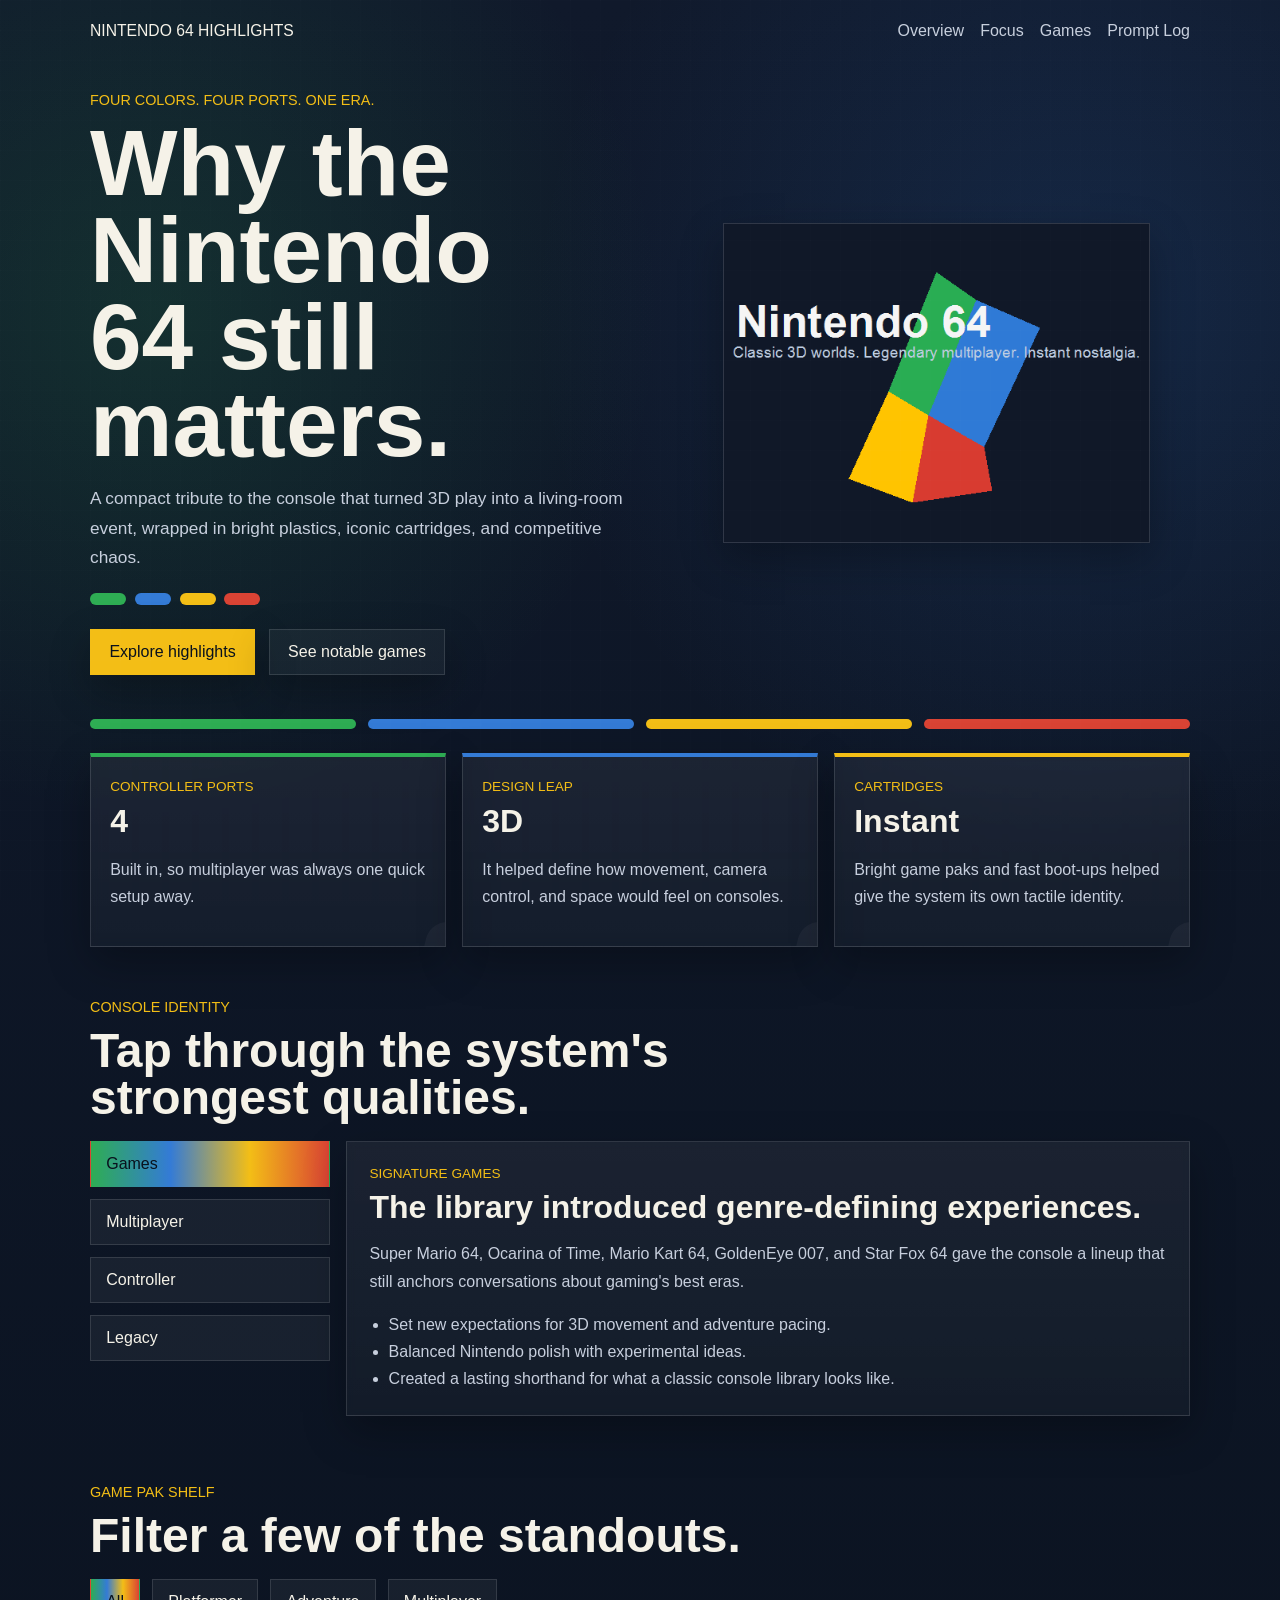
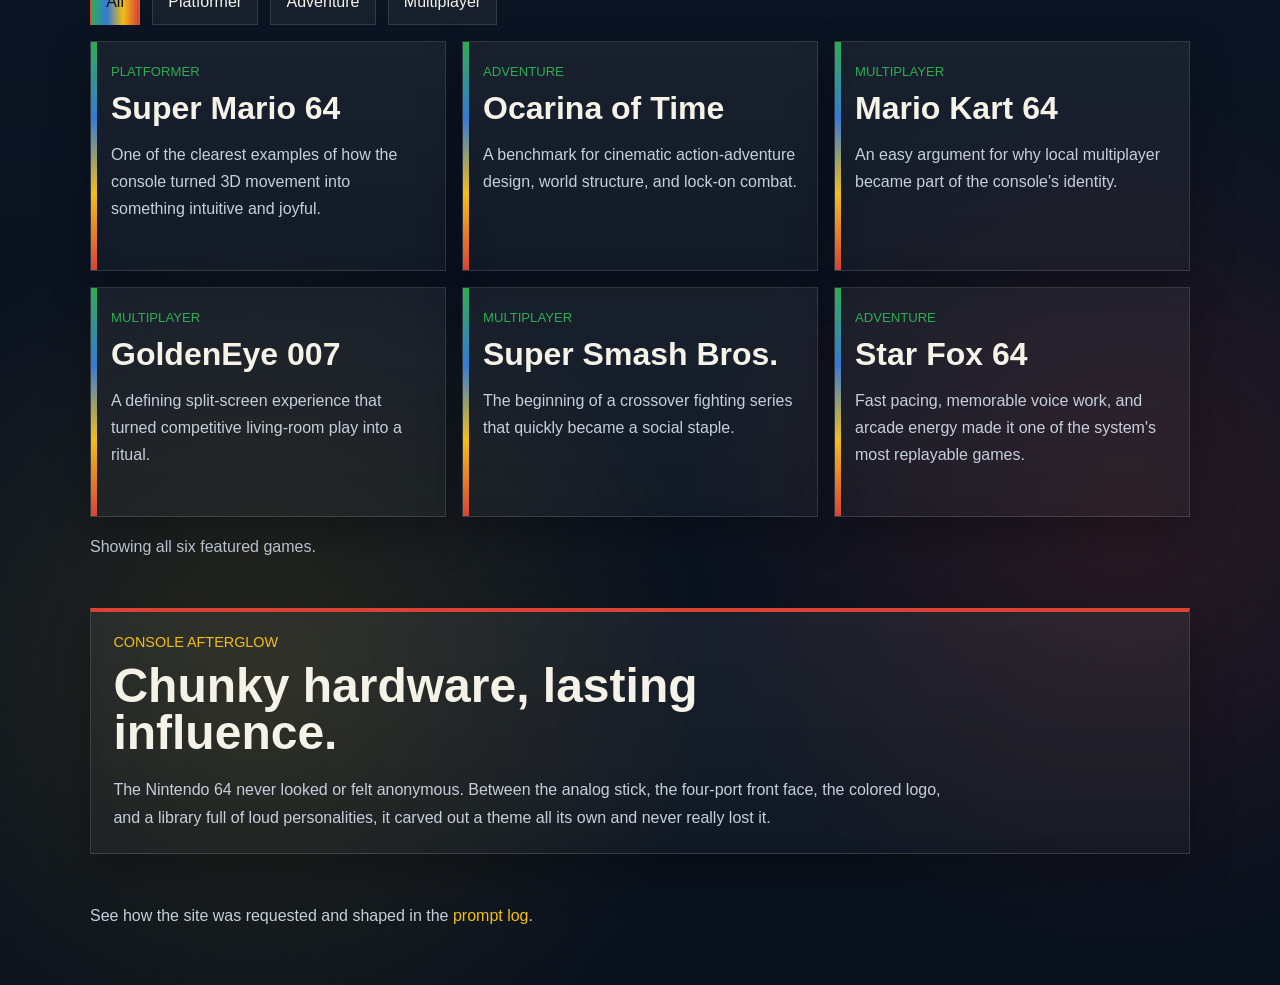
==== commit e29fe5f7: "Apply Nintendo 64 visual theme" ====
--- a/index.html
+++ b/index.html
@@ -20,12 +20,18 @@
 
     <section class="hero">
       <div class="hero-copy">
-        <p class="eyebrow">Minimal look, classic console</p>
+        <p class="eyebrow">Four colors. Four ports. One era.</p>
         <h1>Why the Nintendo 64 still matters.</h1>
         <p class="lede">
-          A compact tribute to the console that made home 3D play, four-player couch sessions,
-          and unforgettable Nintendo worlds feel immediate and fun.
+          A compact tribute to the console that turned 3D play into a living-room event,
+          wrapped in bright plastics, iconic cartridges, and competitive chaos.
         </p>
+        <div class="n64-mark" aria-hidden="true">
+          <span class="mark-pill green"></span>
+          <span class="mark-pill blue"></span>
+          <span class="mark-pill yellow"></span>
+          <span class="mark-pill red"></span>
+        </div>
         <div class="hero-actions">
           <a class="button-primary" href="#focus">Explore highlights</a>
           <a class="button-secondary" href="#games">See notable games</a>
@@ -39,6 +45,13 @@
   </header>
 
   <main class="site-shell">
+    <section class="theme-band" aria-label="Nintendo 64 theme stripe">
+      <span class="theme-color green"></span>
+      <span class="theme-color blue"></span>
+      <span class="theme-color yellow"></span>
+      <span class="theme-color red"></span>
+    </section>
+
     <section class="overview-grid" id="overview">
       <article class="metric-card">
         <span class="metric-label">Controller ports</span>
@@ -51,15 +64,15 @@
         <p>It helped define how movement, camera control, and space would feel on consoles.</p>
       </article>
       <article class="metric-card">
-        <span class="metric-label">Legacy</span>
-        <strong class="metric-value">Long</strong>
-        <p>Its best games are still replayed, studied, speedrun, and referenced today.</p>
+        <span class="metric-label">Cartridges</span>
+        <strong class="metric-value">Instant</strong>
+        <p>Bright game paks and fast boot-ups helped give the system its own tactile identity.</p>
       </article>
     </section>
 
     <section class="section-block interactive-block" id="focus">
       <div class="section-heading">
-        <p class="eyebrow">Interactive highlights</p>
+        <p class="eyebrow">Console identity</p>
         <h2>Tap through the system's strongest qualities.</h2>
       </div>
 
@@ -89,7 +102,7 @@
 
     <section class="section-block" id="games">
       <div class="section-heading">
-        <p class="eyebrow">Dynamic game shelf</p>
+        <p class="eyebrow">Game pak shelf</p>
         <h2>Filter a few of the standouts.</h2>
       </div>
 
@@ -138,12 +151,12 @@
 
     <section class="section-block legacy-strip">
       <div class="section-heading">
-        <p class="eyebrow">Quick take</p>
-        <h2>Minimal summary, big impact.</h2>
+        <p class="eyebrow">Console afterglow</p>
+        <h2>Chunky hardware, lasting influence.</h2>
       </div>
       <p class="legacy-copy">
-        The Nintendo 64 did not win people over by being subtle. It won them over with tactile controllers,
-        landmark 3D design, couch competition, and a catalog full of games that still feel culturally loud.
+        The Nintendo 64 never looked or felt anonymous. Between the analog stick, the four-port front face,
+        the colored logo, and a library full of loud personalities, it carved out a theme all its own and never really lost it.
       </p>
     </section>
   </main>
--- a/styles.css
+++ b/styles.css
@@ -1,14 +1,17 @@
 :root {
-  --bg: #f5f1e8;
-  --surface: #fffdf8;
-  --surface-strong: #f0ebe1;
-  --text: #1d1a17;
-  --muted: #655d54;
-  --line: #ddd5c8;
-  --accent: #cc4d2f;
-  --accent-strong: #1f6a46;
-  --accent-soft: #ece4d7;
-  --shadow: 0 12px 30px rgba(29, 26, 23, 0.08);
+  --bg: #0c1423;
+  --bg-soft: #182235;
+  --surface: rgba(20, 28, 45, 0.92);
+  --surface-strong: rgba(31, 40, 61, 0.96);
+  --surface-tint: rgba(255, 255, 255, 0.06);
+  --text: #f5f2e8;
+  --muted: #c7cfdd;
+  --line: rgba(255, 255, 255, 0.12);
+  --green: #2ead53;
+  --blue: #347bd6;
+  --yellow: #f3be16;
+  --red: #da4334;
+  --shadow: 0 16px 40px rgba(0, 0, 0, 0.28);
 }
 
 * {
@@ -24,8 +27,23 @@
   color: var(--text);
   font-family: "Trebuchet MS", "Segoe UI", sans-serif;
   background:
-    radial-gradient(circle at top left, rgba(204, 77, 47, 0.08), transparent 26%),
-    linear-gradient(180deg, #fbf8f2 0%, var(--bg) 100%);
+    radial-gradient(circle at 12% 12%, rgba(46, 173, 83, 0.16), transparent 20%),
+    radial-gradient(circle at 85% 12%, rgba(52, 123, 214, 0.16), transparent 22%),
+    radial-gradient(circle at 20% 88%, rgba(243, 190, 22, 0.12), transparent 18%),
+    radial-gradient(circle at 88% 82%, rgba(218, 67, 52, 0.14), transparent 18%),
+    linear-gradient(180deg, #10192b 0%, #09111d 100%);
+}
+
+body::before {
+  content: "";
+  position: fixed;
+  inset: 0;
+  pointer-events: none;
+  background-image:
+    linear-gradient(rgba(255, 255, 255, 0.03) 1px, transparent 1px),
+    linear-gradient(90deg, rgba(255, 255, 255, 0.03) 1px, transparent 1px);
+  background-size: 30px 30px;
+  opacity: 0.35;
 }
 
 img {
@@ -54,7 +72,7 @@
   align-items: center;
   justify-content: space-between;
   gap: 1rem;
-  padding: 1rem 0 1.25rem;
+  padding: 1rem 0 1.4rem;
 }
 
 .brand,
@@ -65,20 +83,21 @@
 .metric-value,
 .game-tag,
 .panel-kicker,
-.prompt-tag {
+.prompt-tag,
+.meta-label {
   font-family: Impact, Haettenschweiler, "Arial Black", sans-serif;
   letter-spacing: 0;
 }
 
 .brand {
-  font-size: 0.95rem;
+  font-size: 0.98rem;
   text-transform: uppercase;
 }
 
 .topbar-links {
   display: flex;
   flex-wrap: wrap;
-  gap: 0.9rem;
+  gap: 1rem;
   color: var(--muted);
 }
 
@@ -88,15 +107,15 @@
 
 .hero {
   display: grid;
-  grid-template-columns: minmax(0, 1.1fr) minmax(260px, 0.9fr);
+  grid-template-columns: minmax(0, 1.05fr) minmax(260px, 0.95fr);
   gap: 2rem;
   align-items: center;
-  padding: 2rem 0 3rem;
+  padding: 1.5rem 0 2.8rem;
 }
 
 .eyebrow {
   margin: 0 0 0.75rem;
-  color: var(--accent);
+  color: var(--yellow);
   font-size: 0.9rem;
   text-transform: uppercase;
 }
@@ -105,7 +124,7 @@
   margin: 0;
   max-width: 9ch;
   font-size: clamp(2.8rem, 8vw, 5.8rem);
-  line-height: 0.95;
+  line-height: 0.94;
 }
 
 h2 {
@@ -128,16 +147,48 @@
 .legacy-copy,
 .site-footer p,
 .filter-summary,
-.prompt-card p,
-.prompt-note p {
+.prompt-card p {
   color: var(--muted);
   line-height: 1.7;
 }
 
 .lede {
-  max-width: 38rem;
+  max-width: 40rem;
   margin: 1rem 0 0;
-  font-size: 1.05rem;
+  font-size: 1.08rem;
+}
+
+.n64-mark {
+  display: flex;
+  gap: 0.55rem;
+  margin-top: 1.25rem;
+}
+
+.mark-pill,
+.theme-color {
+  display: block;
+}
+
+.mark-pill {
+  width: 36px;
+  height: 12px;
+  border-radius: 999px;
+}
+
+.green {
+  background: var(--green);
+}
+
+.blue {
+  background: var(--blue);
+}
+
+.yellow {
+  background: var(--yellow);
+}
+
+.red {
+  background: var(--red);
 }
 
 .hero-actions {
@@ -152,16 +203,21 @@
   display: inline-flex;
   align-items: center;
   justify-content: center;
-  min-height: 44px;
-  padding: 0.8rem 1.1rem;
+  min-height: 46px;
+  padding: 0.8rem 1.15rem;
   border: 1px solid var(--line);
   background: var(--surface);
+  box-shadow: var(--shadow);
 }
 
 .button-primary {
-  color: #fff;
-  border-color: var(--accent);
-  background: var(--accent);
+  color: #09111d;
+  border-color: var(--yellow);
+  background: var(--yellow);
+}
+
+.button-secondary {
+  background: rgba(255, 255, 255, 0.04);
 }
 
 .hero-media img {
@@ -173,6 +229,18 @@
   box-shadow: var(--shadow);
 }
 
+.theme-band {
+  display: grid;
+  grid-template-columns: repeat(4, 1fr);
+  gap: 0.75rem;
+  margin-bottom: 1.5rem;
+}
+
+.theme-color {
+  height: 10px;
+  border-radius: 999px;
+}
+
 .overview-grid,
 .game-grid {
   display: grid;
@@ -188,23 +256,48 @@
 .focus-panel,
 .game-card,
 .prompt-card,
-.prompt-note,
 .legacy-strip {
   border: 1px solid var(--line);
-  background: rgba(255, 253, 248, 0.88);
+  background: linear-gradient(180deg, rgba(255, 255, 255, 0.06), rgba(255, 255, 255, 0.03));
   box-shadow: var(--shadow);
+  backdrop-filter: blur(4px);
 }
 
 .metric-card {
-  min-height: 172px;
+  min-height: 176px;
   padding: 1.2rem;
+  position: relative;
+  overflow: hidden;
+}
+
+.metric-card::after {
+  content: "";
+  position: absolute;
+  inset: auto -18% -38% auto;
+  width: 90px;
+  height: 90px;
+  border-radius: 22px;
+  background: rgba(255, 255, 255, 0.035);
+  transform: rotate(14deg);
+}
+
+.metric-card:nth-child(1) {
+  border-top: 4px solid var(--green);
+}
+
+.metric-card:nth-child(2) {
+  border-top: 4px solid var(--blue);
+}
+
+.metric-card:nth-child(3) {
+  border-top: 4px solid var(--yellow);
 }
 
 .metric-label,
 .panel-kicker {
   display: inline-block;
   margin-bottom: 0.6rem;
-  color: var(--accent);
+  color: var(--yellow);
   font-size: 0.85rem;
   text-transform: uppercase;
 }
@@ -220,7 +313,7 @@
 }
 
 .section-heading {
-  max-width: 40rem;
+  max-width: 42rem;
   margin-bottom: 1.25rem;
 }
 
@@ -246,19 +339,24 @@
 }
 
 .chip {
-  min-height: 44px;
-  padding: 0.7rem 0.9rem;
+  min-height: 46px;
+  padding: 0.75rem 0.95rem;
   border: 1px solid var(--line);
-  background: var(--surface);
+  background: rgba(255, 255, 255, 0.05);
   color: var(--text);
   text-align: left;
   cursor: pointer;
+  transition: transform 160ms ease, background 160ms ease, border-color 160ms ease;
+}
+
+.chip:hover {
+  transform: translateY(-1px);
 }
 
 .chip.is-active {
-  border-color: var(--accent);
-  background: var(--accent-soft);
-  color: var(--accent);
+  color: #09111d;
+  border-color: transparent;
+  background: linear-gradient(90deg, var(--green), var(--blue), var(--yellow), var(--red));
 }
 
 .focus-panel {
@@ -276,8 +374,17 @@
 }
 
 .game-card {
-  min-height: 220px;
+  min-height: 230px;
   padding: 1.25rem;
+  position: relative;
+}
+
+.game-card::before {
+  content: "";
+  position: absolute;
+  inset: 0 auto 0 0;
+  width: 6px;
+  background: linear-gradient(180deg, var(--green), var(--blue), var(--yellow), var(--red));
 }
 
 .game-card.is-hidden {
@@ -287,7 +394,7 @@
 .game-tag {
   display: inline-block;
   margin-bottom: 0.8rem;
-  color: var(--accent-strong);
+  color: var(--green);
   font-size: 0.82rem;
   text-transform: uppercase;
 }
@@ -299,6 +406,7 @@
 .legacy-strip {
   padding: 1.4rem;
   margin-bottom: 3rem;
+  border-top: 4px solid var(--red);
 }
 
 .legacy-copy {
@@ -311,12 +419,7 @@
 }
 
 .site-footer a {
-  color: var(--accent);
-}
-
-.subpage-body .site-shell,
-.subpage-body .site-footer {
-  width: min(900px, calc(100% - 2rem));
+  color: var(--yellow);
 }
 
 .subpage-header {
@@ -338,32 +441,67 @@
   padding: 1rem 0 3rem;
 }
 
-.prompt-card,
-.prompt-note {
+.prompt-card {
   padding: 1.25rem;
-}
-
-.prompt-card {
-  border-left: 4px solid var(--accent);
+  border-left: 4px solid var(--green);
+}
+
+.prompt-card:nth-child(2n) {
+  border-left-color: var(--blue);
+}
+
+.prompt-card:nth-child(3n) {
+  border-left-color: var(--yellow);
+}
+
+.prompt-card:nth-child(4n) {
+  border-left-color: var(--red);
 }
 
 .prompt-tag {
   display: inline-block;
   margin-bottom: 0.75rem;
-  color: var(--accent);
+  color: var(--yellow);
   font-size: 0.82rem;
   text-transform: uppercase;
 }
 
-.prompt-note {
-  background: var(--surface-strong);
+.prompt-text {
+  margin: 0;
+  color: var(--text);
+  font-size: 1.05rem;
+  line-height: 1.6;
+}
+
+.prompt-meta {
+  display: grid;
+  grid-template-columns: repeat(2, minmax(0, 1fr));
+  gap: 1rem;
+  margin-top: 1rem;
+  padding-top: 1rem;
+  border-top: 1px solid var(--line);
+}
+
+.meta-label {
+  display: inline-block;
+  margin-bottom: 0.45rem;
+  color: var(--green);
+  font-size: 0.8rem;
+  text-transform: uppercase;
+}
+
+code {
+  padding: 0.15rem 0.35rem;
+  border: 1px solid rgba(255, 255, 255, 0.12);
+  background: rgba(255, 255, 255, 0.06);
 }
 
 @media (max-width: 900px) {
   .hero,
   .overview-grid,
   .focus-layout,
-  .game-grid {
+  .game-grid,
+  .prompt-meta {
     grid-template-columns: 1fr;
   }
 
@@ -376,9 +514,7 @@
   .site-shell,
   .site-footer,
   .subpage-header,
-  .prompt-layout,
-  .subpage-body .site-shell,
-  .subpage-body .site-footer {
+  .prompt-layout {
     width: min(100% - 1rem, 1100px);
   }
 
@@ -408,8 +544,7 @@
   .focus-panel,
   .game-card,
   .legacy-strip,
-  .prompt-card,
-  .prompt-note {
+  .prompt-card {
     padding: 1rem;
   }
 
